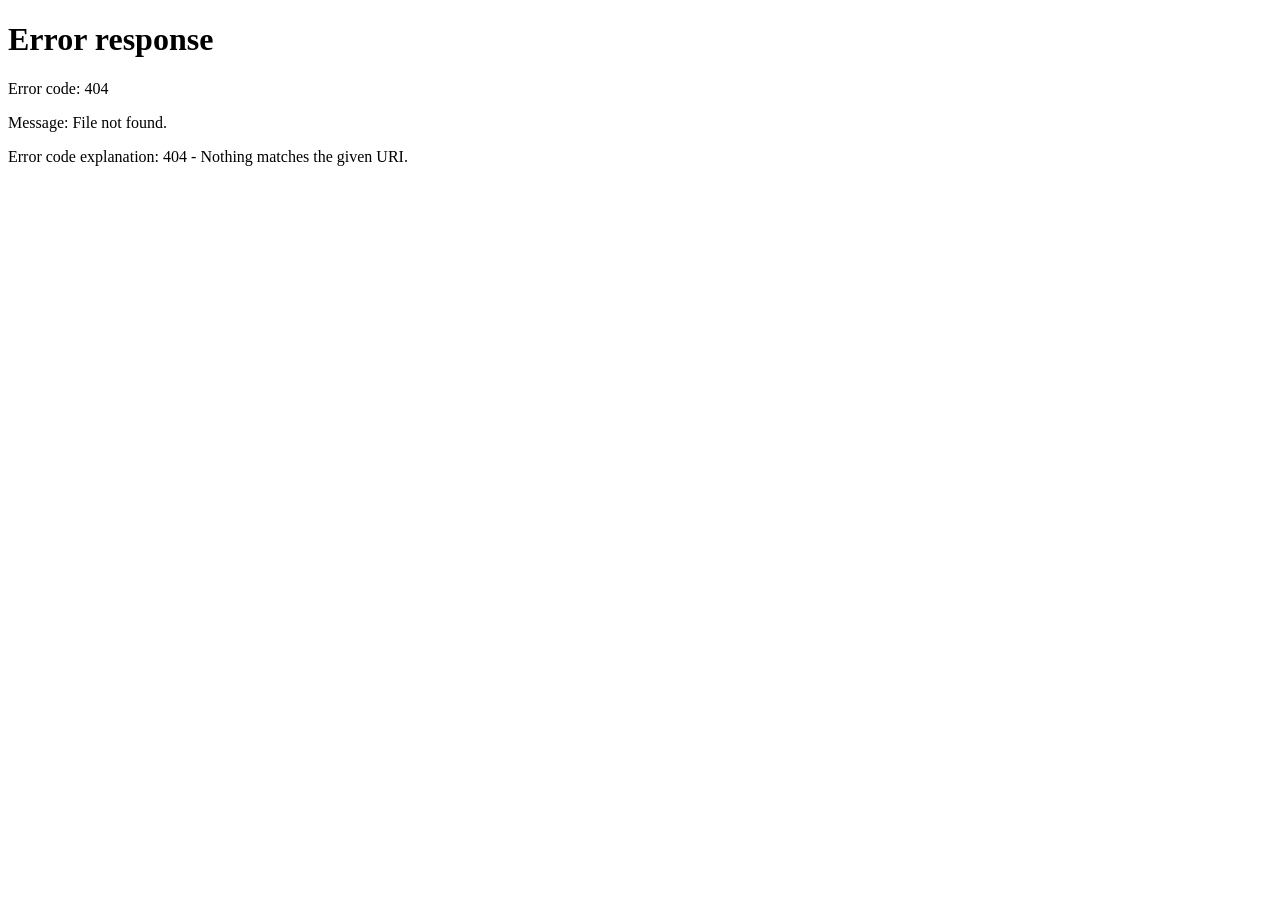
==== index.html @ 4c3ef150 "Add domain and root redirect" ====
<!DOCTYPE html>
<html lang="en">
<head>
<meta charset="UTF-8">
<meta name="viewport" content="width=device-width, initial-scale=1.0">
<title>Xo Games Studio</title>
<meta http-equiv="refresh" content="0; url=/twelve-hearts/">
<link rel="canonical" href="https://xogamesstudio.com/twelve-hearts/">
<style>body{background:#0E1318;color:#F0F2F0;font-family:system-ui,sans-serif;display:flex;min-height:100vh;align-items:center;justify-content:center;margin:0}a{color:#FFD884}</style>
</head>
<body><p>Xo Games Studio — <a href="/twelve-hearts/">Twelve Hearts</a></p></body>
</html>
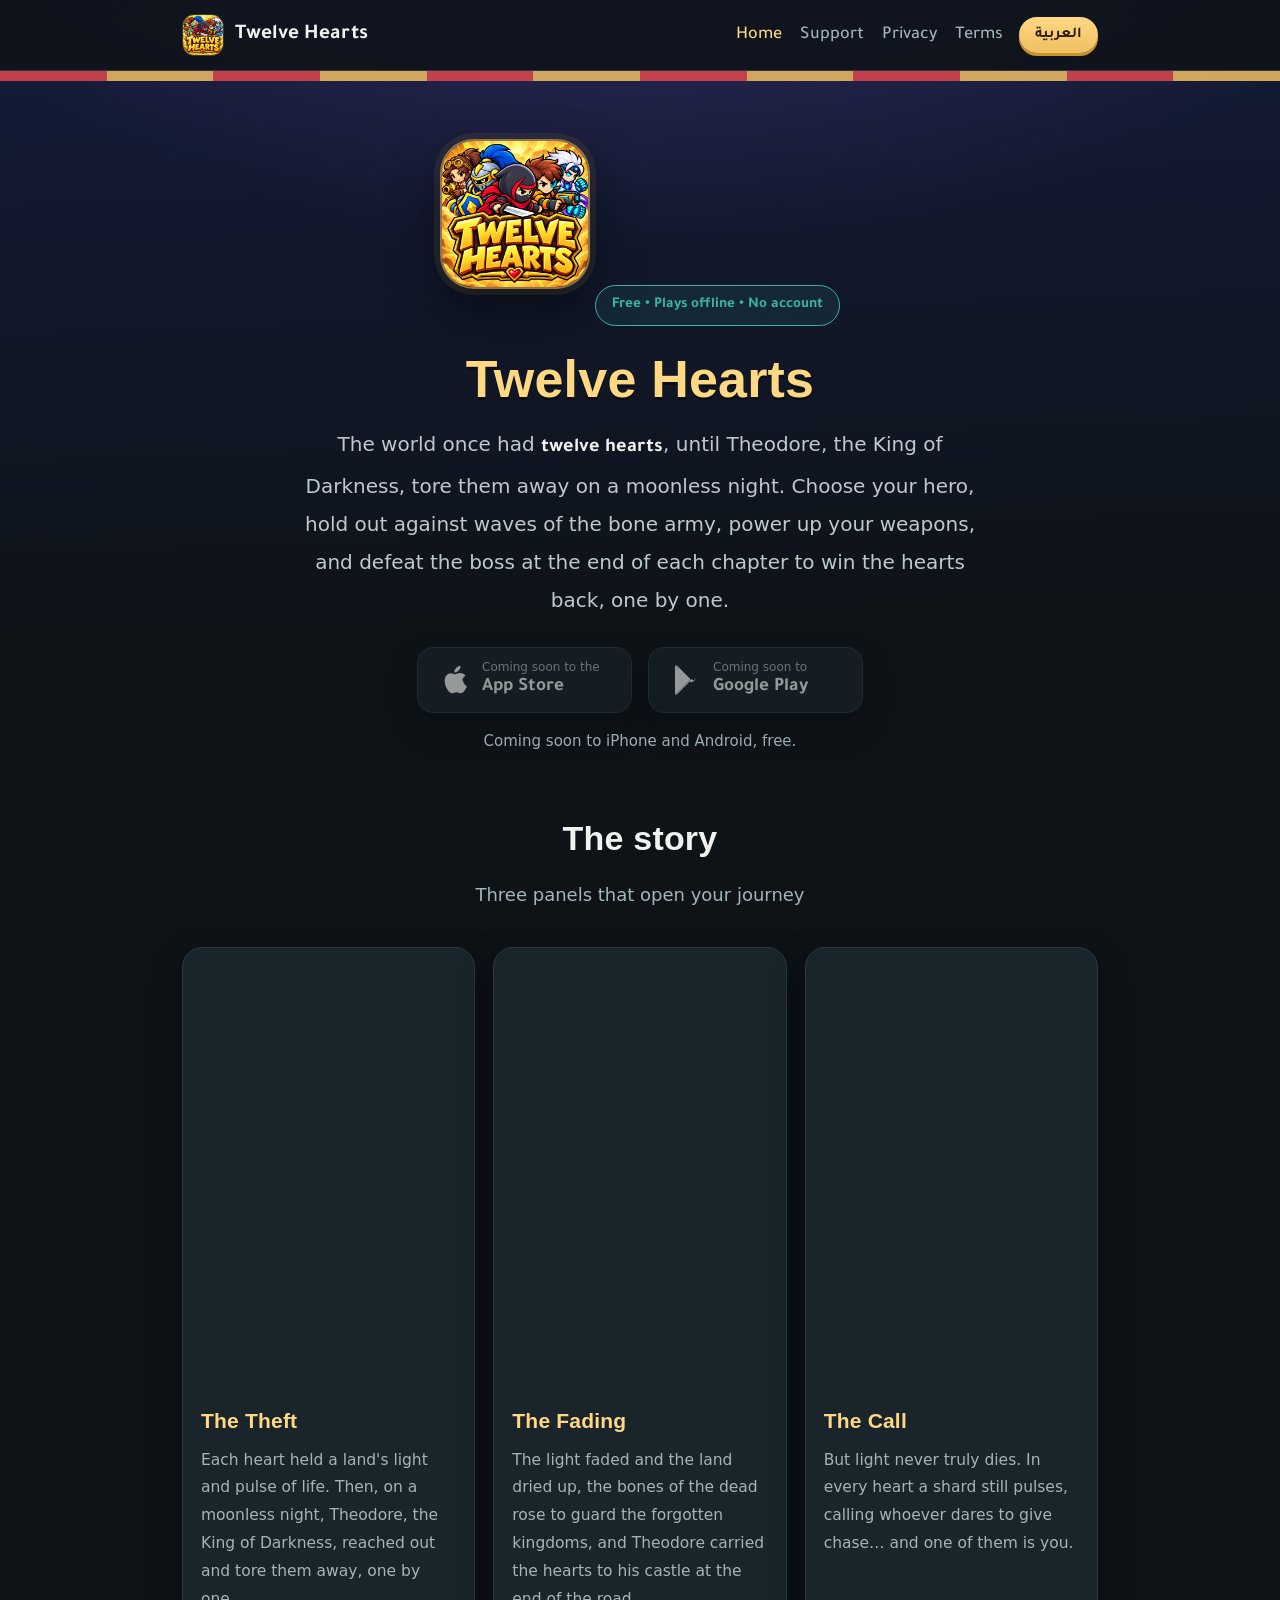
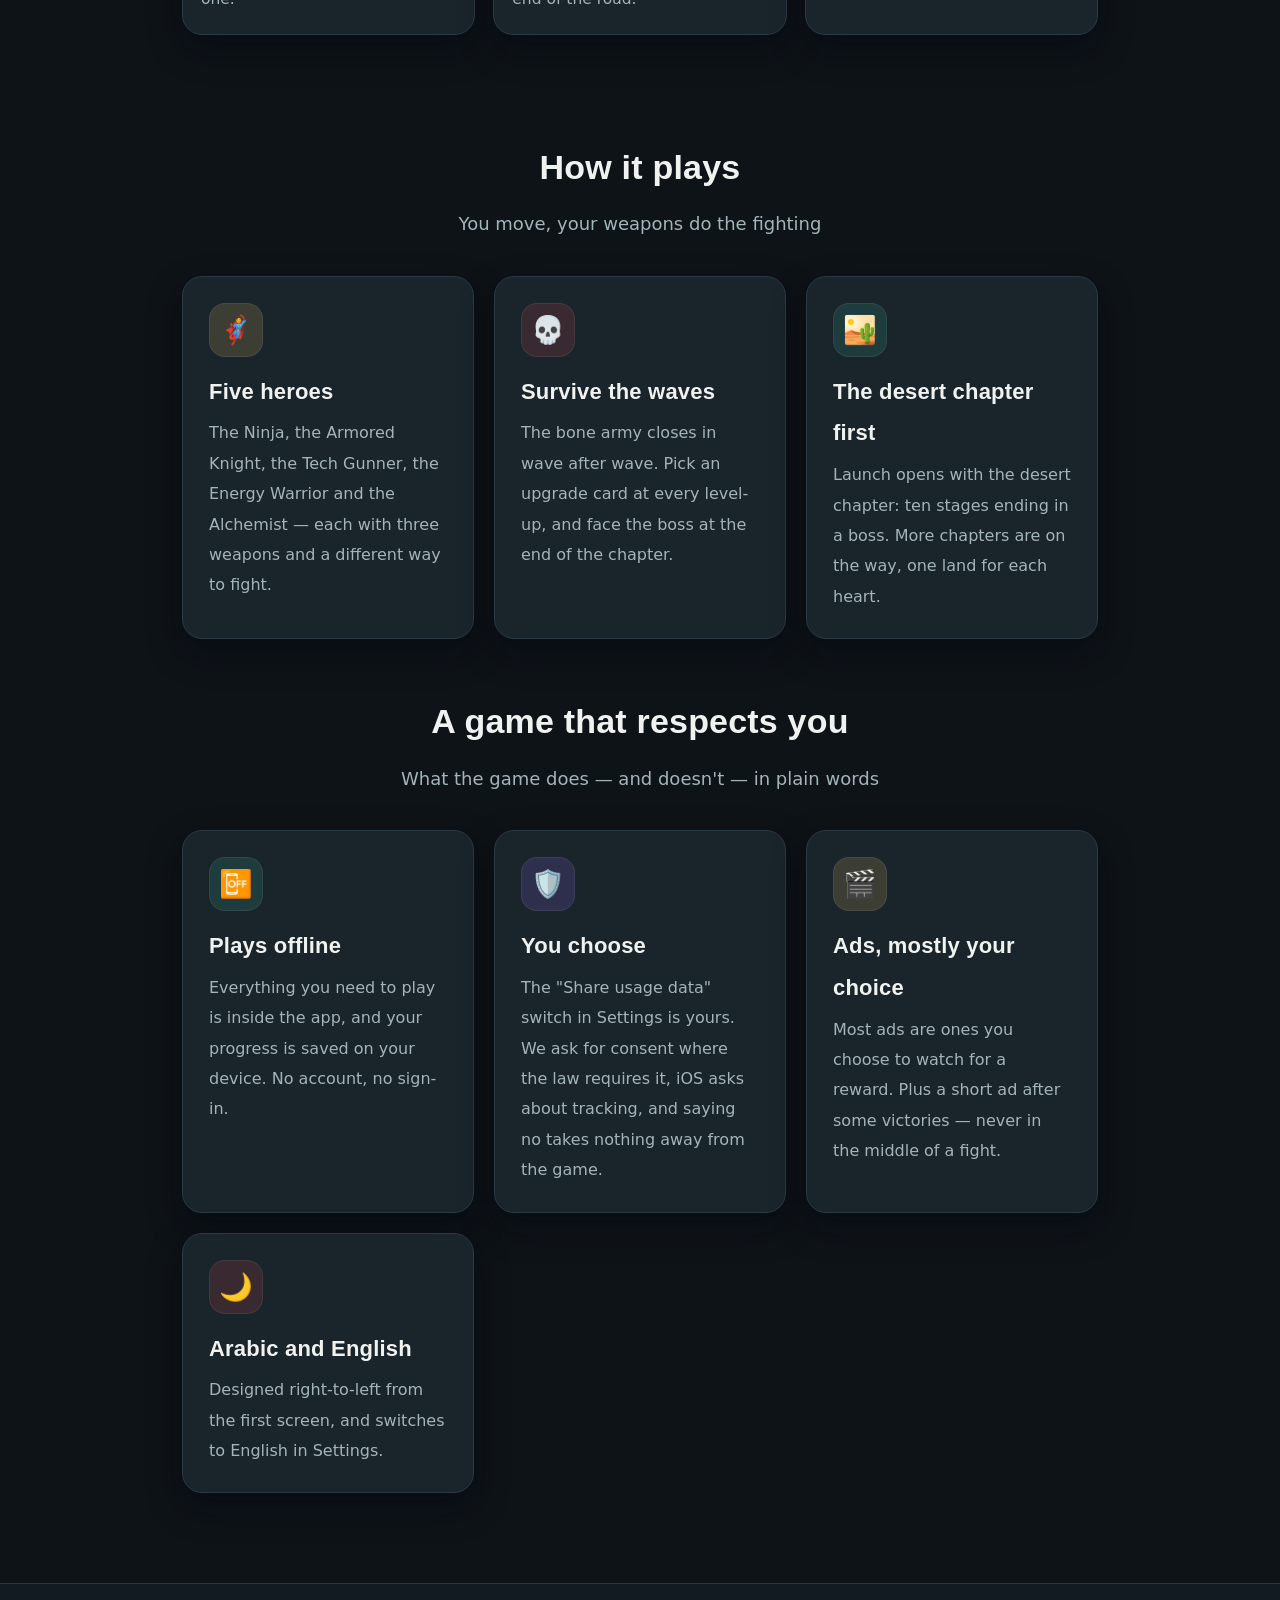
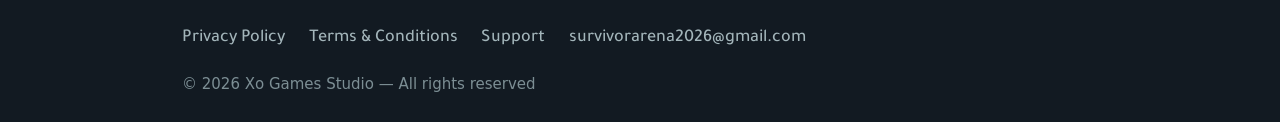
==== commit 8ef22caa: "Add files via upload" ====
--- a/index.html
+++ b/index.html
@@ -5,7 +5,7 @@
 <meta name="viewport" content="width=device-width, initial-scale=1.0">
 <title>Xo Games Studio</title>
 <meta http-equiv="refresh" content="0; url=/twelve-hearts/">
-<link rel="canonical" href="https://xogamesstudio.com/twelve-hearts/">
+<link rel="canonical" href="https://survivorarena2026-maker.github.io/twelve-hearts/">
 <style>body{background:#0E1318;color:#F0F2F0;font-family:system-ui,sans-serif;display:flex;min-height:100vh;align-items:center;justify-content:center;margin:0}a{color:#FFD884}</style>
 </head>
 <body><p>Xo Games Studio — <a href="/twelve-hearts/">Twelve Hearts</a></p></body>
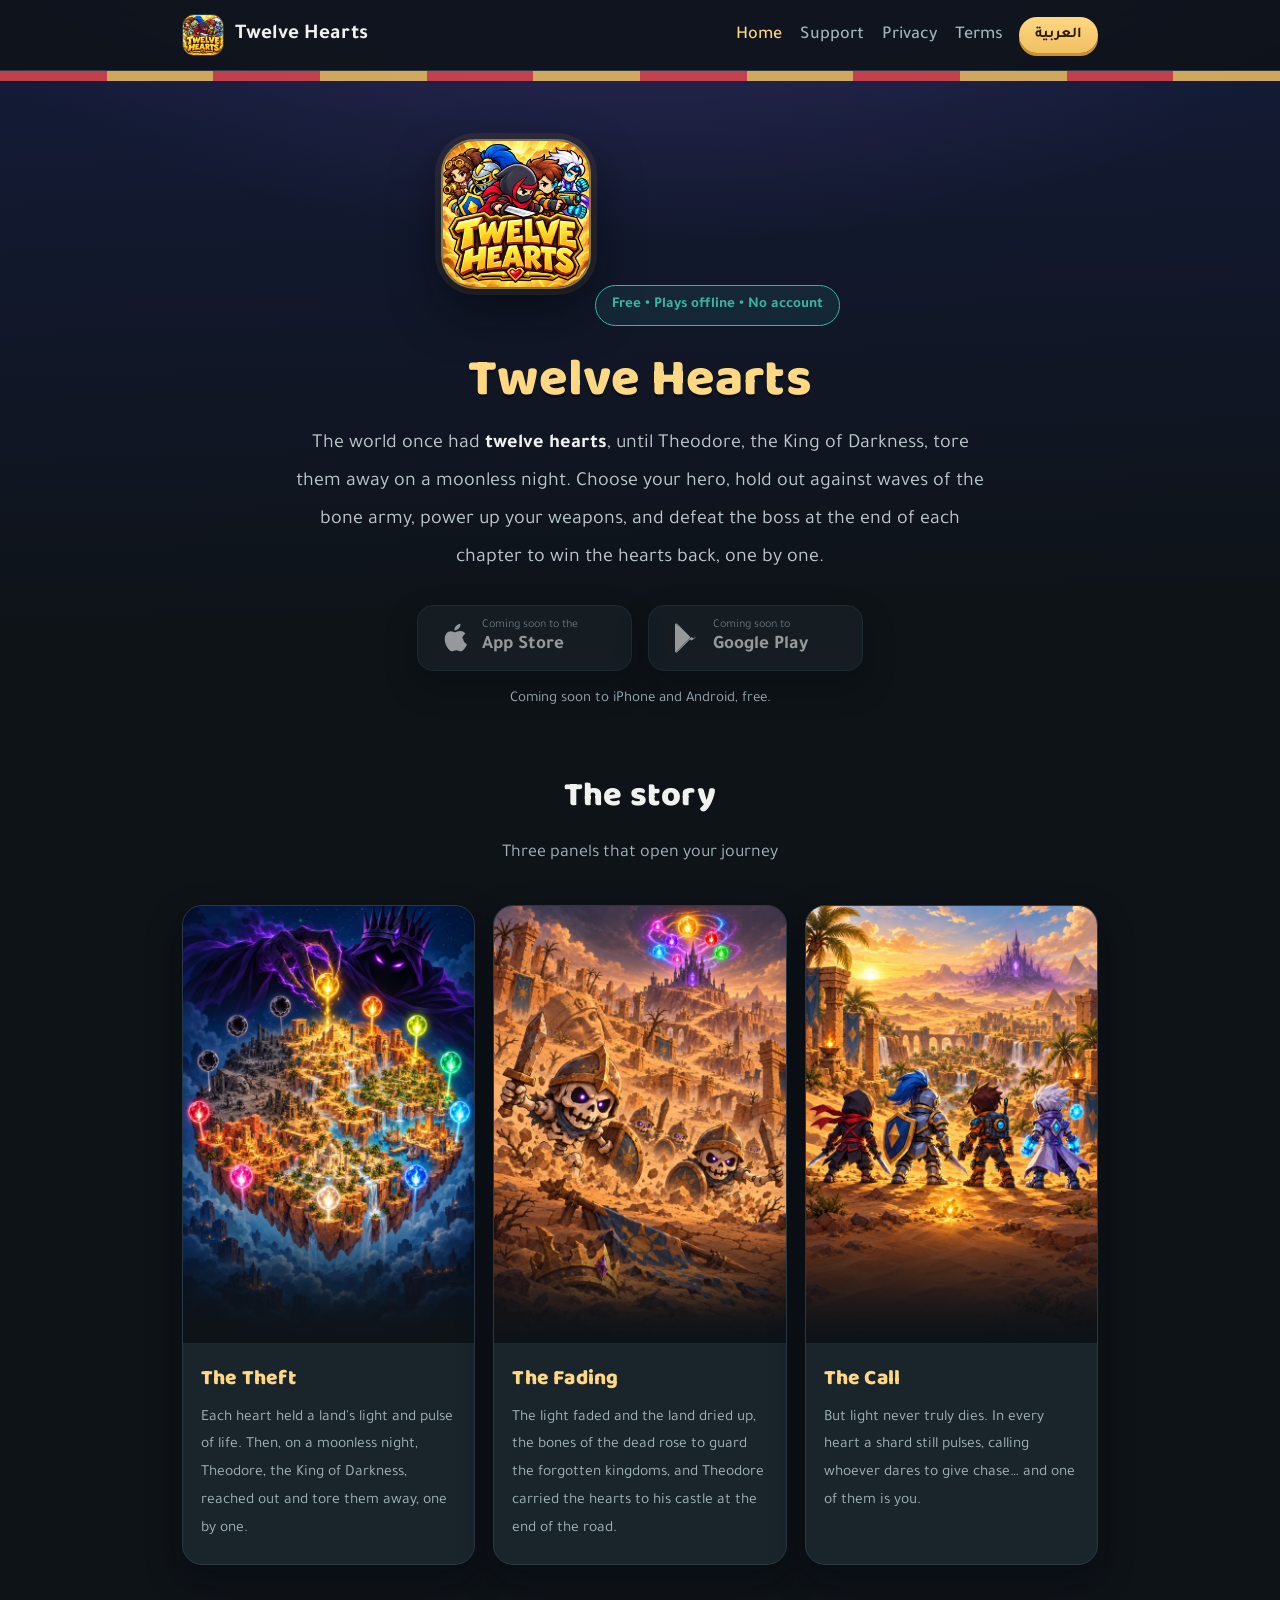
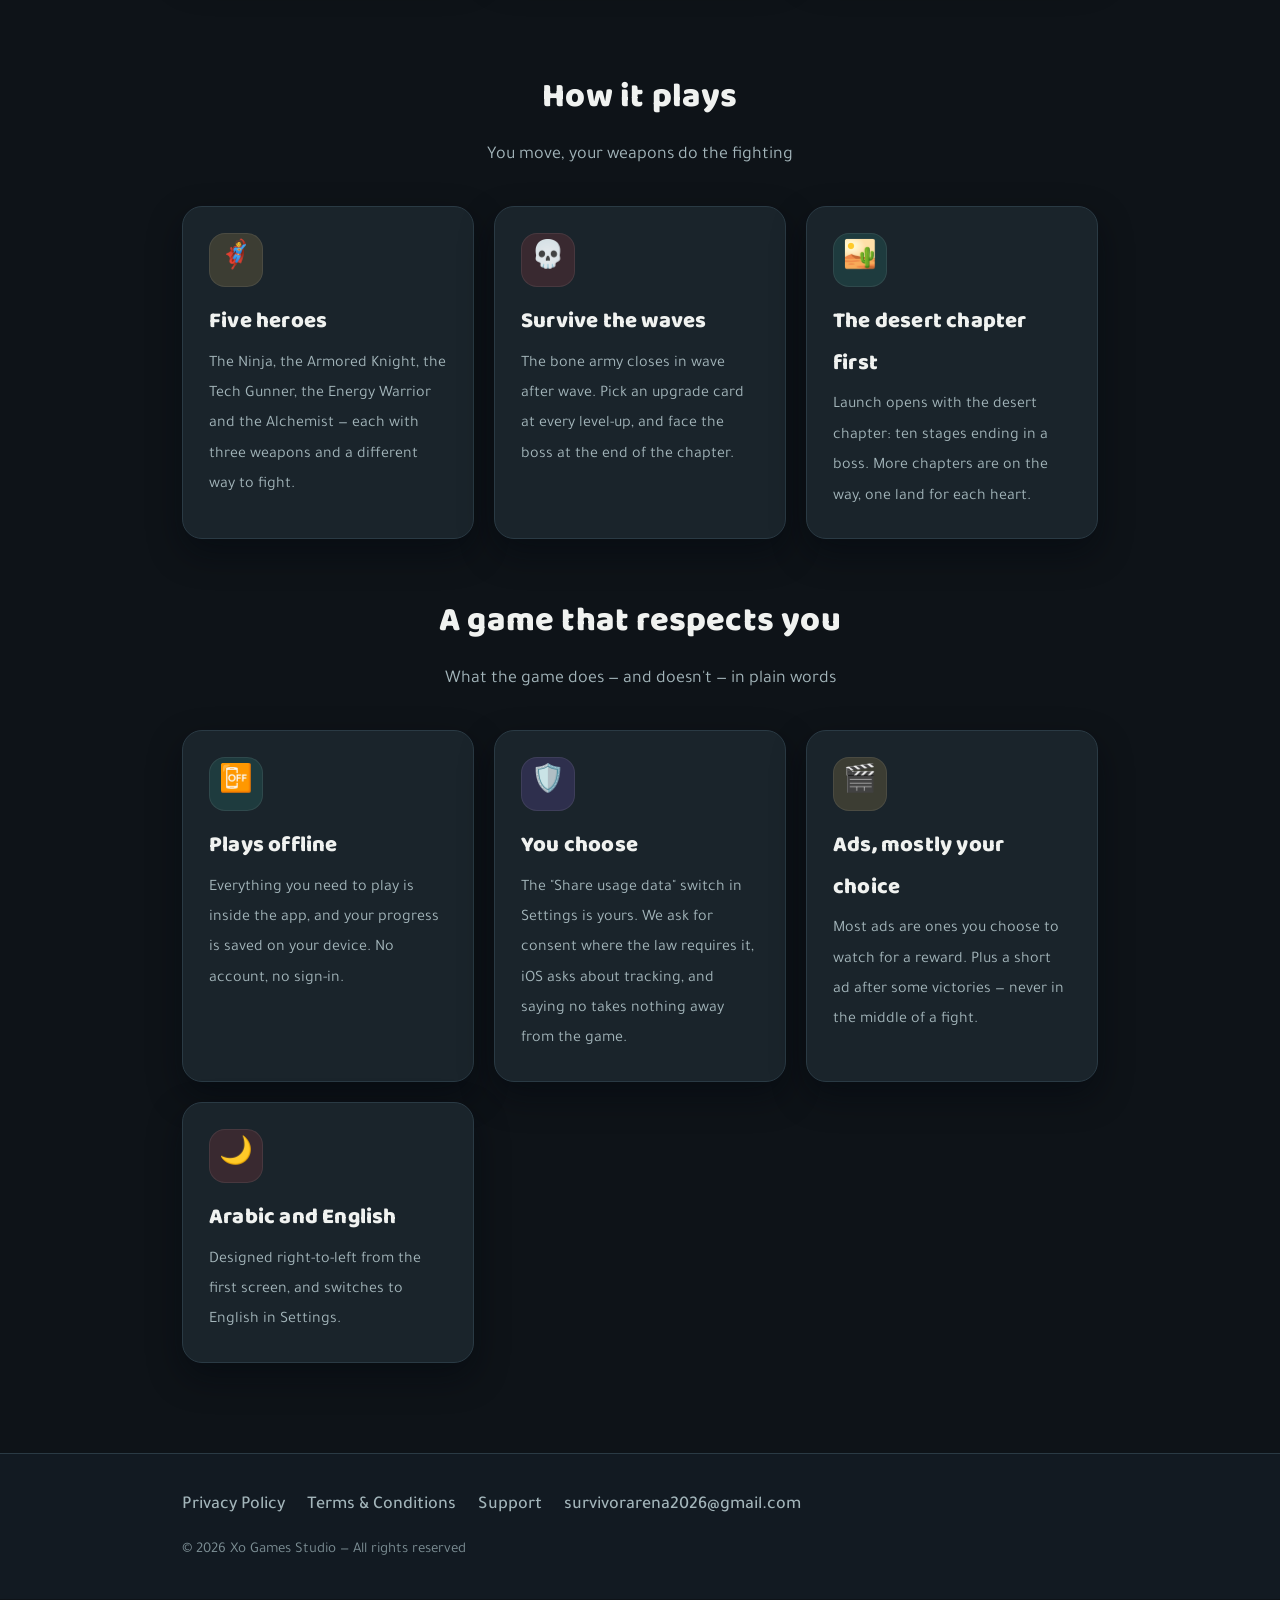
==== commit 570a0178: "Add files via upload" ====
--- a/index.html
+++ b/index.html
@@ -5,7 +5,7 @@
 <meta name="viewport" content="width=device-width, initial-scale=1.0">
 <title>Xo Games Studio</title>
 <meta http-equiv="refresh" content="0; url=/twelve-hearts/">
-<link rel="canonical" href="https://survivorarena2026-maker.github.io/twelve-hearts/">
+<link rel="canonical" href="https://xogamesstudio.com/twelve-hearts/">
 <style>body{background:#0E1318;color:#F0F2F0;font-family:system-ui,sans-serif;display:flex;min-height:100vh;align-items:center;justify-content:center;margin:0}a{color:#FFD884}</style>
 </head>
 <body><p>Xo Games Studio — <a href="/twelve-hearts/">Twelve Hearts</a></p></body>
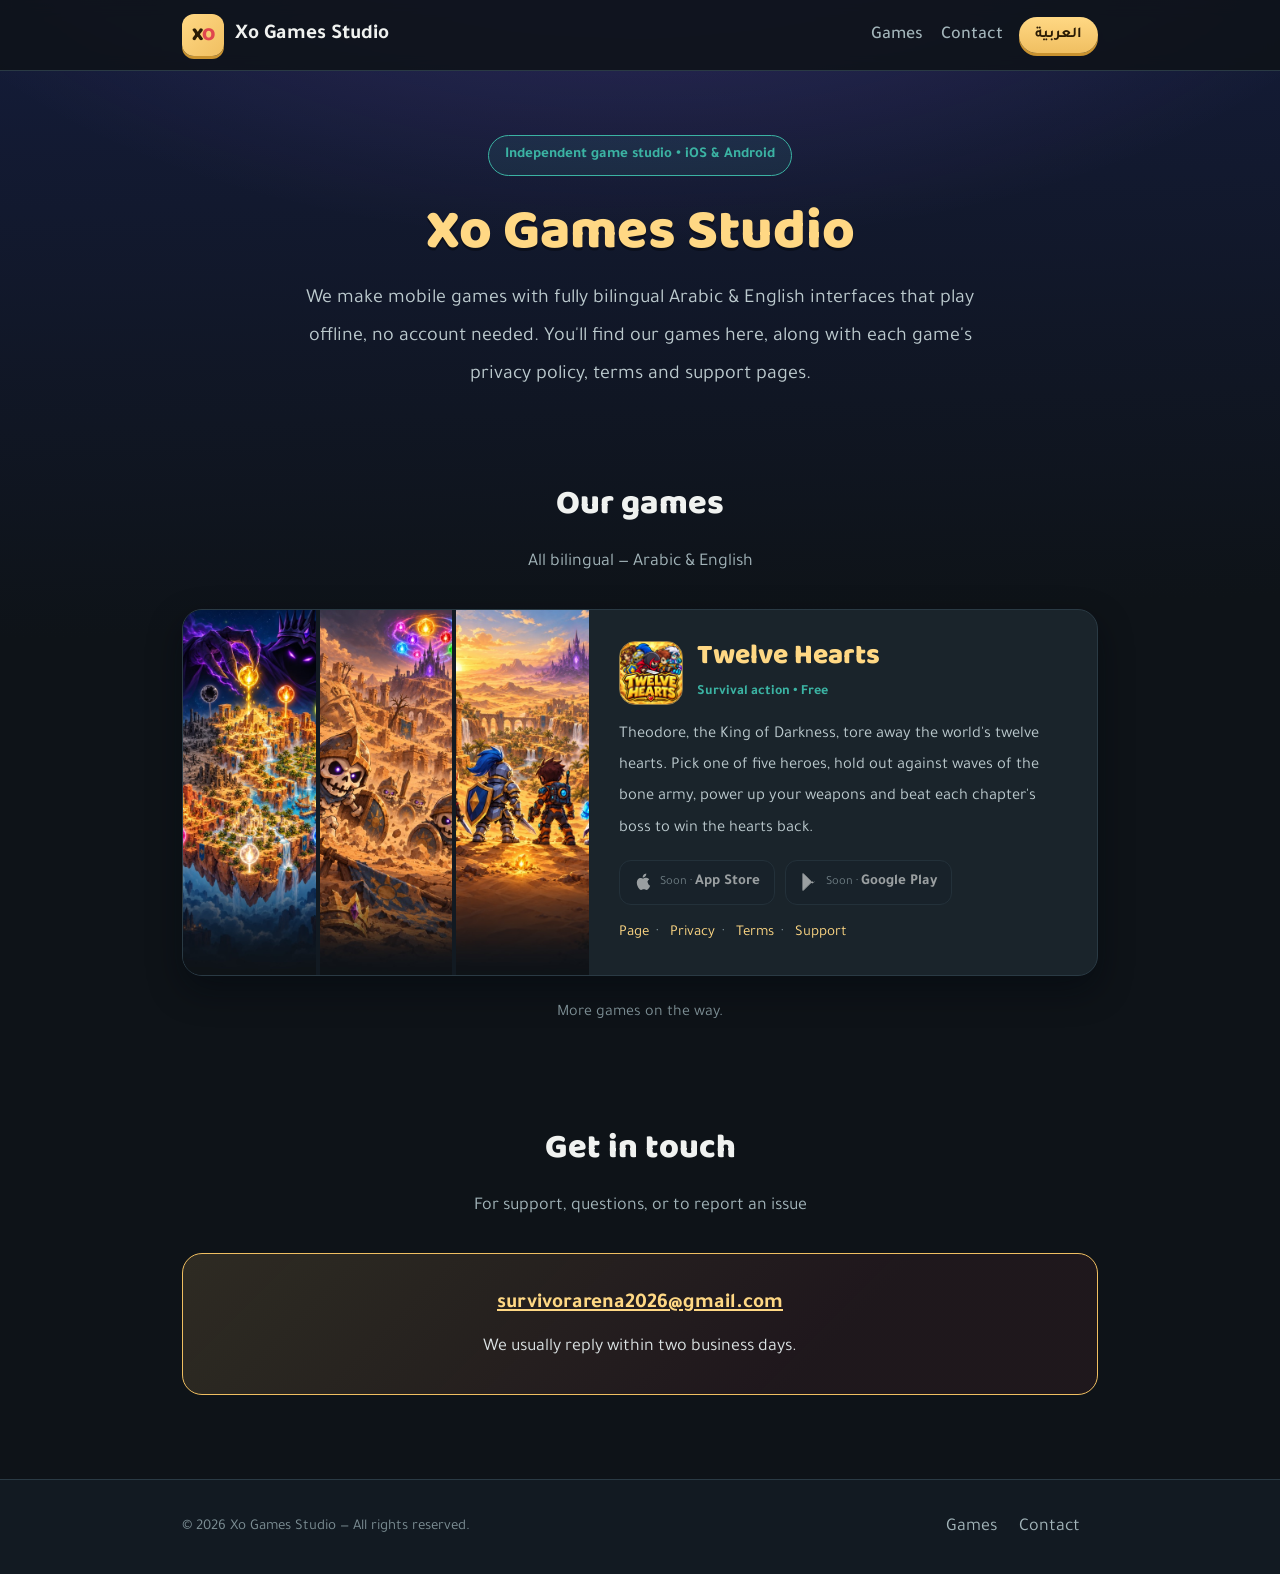
==== commit 31e39600: "Studio home page at the site root (Twelve Hearts card, AR/EN)" ====
--- a/index.html
+++ b/index.html
@@ -1,12 +1,95 @@
 <!DOCTYPE html>
-<html lang="en">
+<html lang="ar" dir="rtl" data-lang="ar">
 <head>
 <meta charset="UTF-8">
 <meta name="viewport" content="width=device-width, initial-scale=1.0">
-<title>Xo Games Studio</title>
-<meta http-equiv="refresh" content="0; url=/twelve-hearts/">
-<link rel="canonical" href="https://xogamesstudio.com/twelve-hearts/">
-<style>body{background:#0E1318;color:#F0F2F0;font-family:system-ui,sans-serif;display:flex;min-height:100vh;align-items:center;justify-content:center;margin:0}a{color:#FFD884}</style>
+<title>Xo Games Studio — Mobile Games</title>
+<meta name="description" content="Xo Games Studio makes bilingual Arabic &amp; English mobile games for iOS and Android. Home of Twelve Hearts.">
+<meta property="og:title" content="Xo Games Studio">
+<meta property="og:description" content="Bilingual Arabic &amp; English mobile games for iOS and Android.">
+<meta property="og:image" content="https://xogamesstudio.com/twelve-hearts/app-icon.png">
+<link rel="canonical" href="https://xogamesstudio.com/">
+<link rel="icon" type="image/png" href="twelve-hearts/app-icon.png">
+<link rel="preconnect" href="https://fonts.googleapis.com">
+<link rel="preconnect" href="https://fonts.gstatic.com" crossorigin>
+<link href="https://fonts.googleapis.com/css2?family=Baloo+2:wght@600;800&family=Lalezar&family=Tajawal:wght@400;500;700&display=swap" rel="stylesheet">
+<link rel="stylesheet" href="style.css?v=2">
+<script src="lang.js?v=2"></script>
 </head>
-<body><p>Xo Games Studio — <a href="/twelve-hearts/">Twelve Hearts</a></p></body>
+<body>
+
+<header class="site">
+  <div class="container">
+    <a class="brand" href="./"><span class="mark">X<i>O</i></span>Xo Games Studio</a>
+    <nav class="site">
+      <a href="#games"><span class="ar">الألعاب</span><span class="en">Games</span></a>
+      <a href="#contact"><span class="ar">تواصل</span><span class="en">Contact</span></a>
+      <button class="langbtn" onclick="toggleLang()"><span class="ar">English</span><span class="en">العربية</span></button>
+    </nav>
+  </div>
+</header>
+
+<main>
+  <section class="hero container">
+    <span class="badge-pill"><span class="ar">استوديو ألعاب مستقل • آيفون وأندرويد</span><span class="en">Independent game studio • iOS &amp; Android</span></span>
+    <h1>Xo Games Studio</h1>
+    <p class="tag"><span class="ar">نصنع ألعاب موبايل بواجهات كاملة بالعربية والإنجليزية، تُلعب بلا إنترنت وبلا حساب. تجد هنا ألعابنا وروابط سياسات الخصوصية والشروط والدعم الخاصة بكل لعبة.</span><span class="en">We make mobile games with fully bilingual Arabic &amp; English interfaces that play offline, no account needed. You'll find our games here, along with each game's privacy policy, terms and support pages.</span></p>
+  </section>
+
+  <section class="section" id="games"><div class="container">
+    <h2><span class="ar">ألعابنا</span><span class="en">Our games</span></h2>
+    <p class="sub"><span class="ar">كلها ثنائية اللغة — عربي وإنجليزي</span><span class="en">All bilingual — Arabic &amp; English</span></p>
+
+    <div class="games">
+      <!-- ── Twelve Hearts ── -->
+      <article class="game">
+        <a class="art" href="twelve-hearts/" aria-label="Twelve Hearts">
+          <img src="twelve-hearts/art/story-1.jpg" alt="" loading="lazy" width="600" height="900">
+          <img src="twelve-hearts/art/story-2.jpg" alt="" loading="lazy" width="600" height="900">
+          <img src="twelve-hearts/art/story-3.jpg" alt="" loading="lazy" width="600" height="900">
+        </a>
+        <div class="info">
+          <div class="head">
+            <img src="twelve-hearts/app-icon.png" alt="">
+            <div><h3>Twelve Hearts</h3><span class="kind"><span class="ar">أكشن ونجاة • مجانية</span><span class="en">Survival action • Free</span></span></div>
+          </div>
+          <p><span class="ar">انتزع ثيودور ملك الظلام قلوب العالم الاثني عشر. اختر واحداً من خمسة أبطال، واصمد أمام موجات جيش العظام، وطوّر أسلحتك، واهزم الزعيم في آخر كل فصل لتستعيد القلوب.</span><span class="en">Theodore, the King of Darkness, tore away the world's twelve hearts. Pick one of five heroes, hold out against waves of the bone army, power up your weapons and beat each chapter's boss to win the hearts back.</span></p>
+          <div class="stores">
+            <span class="store soon"><svg viewBox="0 0 384 512" aria-hidden="true"><path d="M318.7 268.7c-.2-37 16.6-64.9 50.5-85.4-19-27.2-47.6-42.2-85.3-45.1-35.8-2.8-74.9 20.9-89.2 20.9-15.1 0-49.7-19.9-76.9-19.9C71.2 139.8 16 184.1 16 273.5c0 26.4 4.8 53.7 14.5 81.8 12.9 36.9 59.4 127.5 107.9 126 25.4-.6 43.3-18 76.3-18 32.1 0 48.7 18 76.9 18 49-.7 91-83 103.2-120-65.5-30.9-62-90.6-62-90.6zM258.1 90.3c30-35.6 27.3-68 26.4-79.6-26.6 1.5-57.3 18.1-74.7 38.5-19.2 21.8-30.5 48.7-28.1 78.1 28.8 2.2 54.9-12.7 76.4-37z"/></svg><span><small><span class="ar">قريباً · </span><span class="en">Soon · </span></small>App Store</span></span>
+            <span class="store soon"><svg viewBox="0 0 512 512" aria-hidden="true"><path d="M325.3 234.3 104.6 13.6c-7-7-17-9-26-5l245.7 245.7 1-19.7zm79.1 36.9-58.6-33.8-30 30 30 30 58.6-33.8c14.8-8.5 14.8-29.9 0-37.4zM73.6 8.6c-3.4 3.6-5.6 8.9-5.6 15.8v463.2c0 6.9 2.2 12.2 5.6 15.8l253.9-253.9L73.6 8.6zM78.6 503.4c9 4 19 2 26-5l220.7-220.7-1-19.7L78.6 503.4z"/></svg><span><small><span class="ar">قريباً · </span><span class="en">Soon · </span></small>Google Play</span></span>
+          </div>
+          <div class="legal">
+            <a href="twelve-hearts/"><span class="ar">الصفحة</span><span class="en">Page</span></a><span class="sep">·</span>
+            <a href="twelve-hearts/privacy.html"><span class="ar">الخصوصية</span><span class="en">Privacy</span></a><span class="sep">·</span>
+            <a href="twelve-hearts/terms.html"><span class="ar">الشروط</span><span class="en">Terms</span></a><span class="sep">·</span>
+            <a href="twelve-hearts/support.html"><span class="ar">الدعم</span><span class="en">Support</span></a>
+          </div>
+        </div>
+      </article>
+    </div>
+    <p class="more"><span class="ar">ألعاب أخرى في الطريق.</span><span class="en">More games on the way.</span></p>
+  </div></section>
+
+  <section class="section" id="contact"><div class="container">
+    <h2><span class="ar">تواصل معنا</span><span class="en">Get in touch</span></h2>
+    <p class="sub"><span class="ar">للدعم أو الاستفسارات أو الإبلاغ عن مشكلة</span><span class="en">For support, questions, or to report an issue</span></p>
+    <div class="contact">
+      <a class="mail" href="mailto:survivorarena2026@gmail.com">survivorarena2026@gmail.com</a>
+      <p><span class="ar">نردّ عادةً خلال يومي عمل.</span><span class="en">We usually reply within two business days.</span></p>
+    </div>
+  </div></section>
+</main>
+
+<footer class="site">
+  <div class="container">
+    <p class="cp">© <span id="yr">2026</span> Xo Games Studio — <span class="ar">جميع الحقوق محفوظة.</span><span class="en">All rights reserved.</span></p>
+    <nav>
+      <a href="#games"><span class="ar">الألعاب</span><span class="en">Games</span></a>
+      <a href="#contact"><span class="ar">تواصل</span><span class="en">Contact</span></a>
+    </nav>
+  </div>
+</footer>
+
+<script>document.getElementById('yr').textContent = new Date().getFullYear();</script>
+</body>
 </html>
--- a/style.css
+++ b/style.css
@@ -0,0 +1,100 @@
+/* Xo Games Studio — studio landing page (bilingual AR/EN). Palette shared with /twelve-hearts/. */
+:root{
+  --bg-top:#141C3A; --bg-bottom:#0E1318; --surface:#121A22;
+  --card:#1A242B; --card-2:#17212A;
+  --ink:#F0F2F0; --body:#DCE3E4; --sub:#BCCACE; --muted:#A3B5BA; --dim:#7C8E94;
+  --gold:#F0BF61; --gold-lite:#FFD884; --gold-deep:#C9922F; --on-gold:#2A1B05;
+  --heart:#E0464E; --teal:#3BB3A3; --violet:#9B6BFF;
+  --line:#2A3A44; --shadow:0 14px 34px rgba(3,6,14,.45); --radius:20px;
+}
+*{box-sizing:border-box;margin:0;padding:0}
+html{scroll-behavior:smooth;background:var(--bg-bottom)}
+body{font-family:'Tajawal',system-ui,'Segoe UI',Tahoma,sans-serif;
+  background:radial-gradient(1100px 520px at 50% -120px,rgba(155,107,255,.22),transparent 70%),
+             linear-gradient(178deg,var(--bg-top) 0%,var(--bg-bottom) 640px) no-repeat,var(--bg-bottom);
+  color:var(--body);line-height:1.9;font-size:18px}
+h1,h2,h3{font-family:'Lalezar','Tajawal',sans-serif;font-weight:400;color:var(--ink)}
+html[data-lang="en"] h1,html[data-lang="en"] h2,html[data-lang="en"] h3{font-family:'Baloo 2','Tajawal',sans-serif;font-weight:800}
+a{color:var(--gold-lite);text-decoration:none}
+a:hover{text-decoration:underline}
+a:focus-visible,button:focus-visible{outline:2px solid var(--gold-lite);outline-offset:2px}
+.container{max-width:960px;margin:0 auto;padding:0 22px}
+
+/* Header */
+header.site{background:rgba(14,19,24,.88);position:sticky;top:0;z-index:10;border-bottom:1px solid var(--line);backdrop-filter:blur(8px)}
+header.site .container{display:flex;align-items:center;justify-content:space-between;height:70px;gap:10px}
+.brand{display:flex;align-items:center;gap:11px;font-size:21px;color:var(--ink);font-weight:700}
+.brand:hover{text-decoration:none}
+.mark{direction:ltr;display:inline-flex;align-items:center;justify-content:center;width:42px;height:42px;border-radius:12px;
+  background:linear-gradient(135deg,var(--gold-lite),var(--gold));color:var(--on-gold);font-family:'Baloo 2',sans-serif;
+  font-weight:800;font-size:19px;letter-spacing:-.5px;box-shadow:0 3px 0 var(--gold-deep)}
+.mark i{font-style:normal;color:var(--heart)}
+nav.site{display:flex;align-items:center;flex-wrap:wrap}
+nav.site a{color:var(--muted);margin-inline-start:18px;font-weight:500}
+nav.site a:hover{color:var(--gold-lite);text-decoration:none}
+.langbtn{background:linear-gradient(180deg,var(--gold-lite),var(--gold));color:var(--on-gold);border:0;border-radius:999px;
+  padding:7px 16px;font-family:inherit;font-weight:700;font-size:15px;cursor:pointer;margin-inline-start:16px;line-height:1.5;
+  box-shadow:0 3px 0 var(--gold-deep)}
+
+/* Hero */
+.hero{text-align:center;padding-top:64px;padding-bottom:34px}
+.badge-pill{display:inline-block;background:rgba(59,179,163,.10);border:1px solid var(--teal);color:var(--teal);
+  border-radius:999px;padding:5px 16px;font-weight:600;font-size:15px;margin-bottom:20px}
+.hero h1{font-size:56px;line-height:1.3;margin-bottom:12px;color:var(--gold-lite);text-shadow:0 3px 0 rgba(0,0,0,.35)}
+.hero .tag{font-size:20px;color:var(--sub);max-width:700px;margin:0 auto}
+
+/* Sections */
+.section{padding:44px 0}
+.section h2{font-size:34px;text-align:center;margin-bottom:8px}
+.section .sub{text-align:center;color:var(--muted);margin-bottom:30px}
+
+/* Game card */
+.games{display:grid;gap:22px}
+.game{display:grid;grid-template-columns:minmax(0,1fr) minmax(0,1.25fr);background:var(--card);border:1px solid var(--line);
+  border-radius:var(--radius);overflow:hidden;box-shadow:var(--shadow)}
+.game .art{display:grid;grid-template-columns:repeat(3,1fr);gap:4px;background:var(--surface)}
+.game .art img{display:block;width:100%;height:100%;aspect-ratio:2/3;object-fit:cover}
+.game .info{padding:28px 30px}
+.game .head{display:flex;align-items:center;gap:14px;margin-bottom:10px}
+.game .head img{width:64px;height:64px;border-radius:16px;border:1px solid rgba(240,191,97,.55)}
+.game h3{font-size:28px;line-height:1.3;color:var(--gold-lite)}
+.game .kind{font-size:14px;color:var(--teal);font-weight:600}
+.game p{color:var(--sub);font-size:16.5px;margin-bottom:16px}
+.stores{display:flex;gap:10px;flex-wrap:wrap;margin-bottom:14px}
+.store{display:inline-flex;align-items:center;gap:8px;background:var(--card-2);border:1px solid var(--line);border-radius:12px;
+  padding:7px 14px;color:var(--ink);font-size:15px;font-weight:600}
+.store svg{width:18px;height:18px;fill:var(--ink)}
+.store.soon{opacity:.6}
+.store small{color:var(--muted);font-weight:400}
+.legal{font-size:15px}
+.legal .sep{color:var(--dim);margin:0 7px}
+.more{text-align:center;color:var(--dim);font-size:16px;margin-top:22px}
+
+/* Contact */
+.contact{background:linear-gradient(135deg,rgba(240,191,97,.14),rgba(224,70,78,.08) 70%);border:1px solid var(--gold);
+  border-radius:var(--radius);padding:30px;text-align:center}
+.contact .mail{font-size:21px;font-weight:700;text-decoration:underline;word-break:break-all}
+.contact p{color:var(--body);margin-top:6px}
+
+/* Footer */
+footer.site{background:var(--surface);border-top:1px solid var(--line);padding:30px 0;margin-top:40px}
+footer.site .container{display:flex;flex-wrap:wrap;gap:12px;justify-content:space-between;align-items:center}
+footer.site nav a{color:var(--muted);margin-inline-end:18px}
+footer.site .cp{color:var(--dim);font-size:15px}
+
+@media(max-width:760px){
+  .game{grid-template-columns:1fr}
+  .game .art{height:230px}
+  .game .art img{aspect-ratio:auto;object-position:center 30%}
+  .game .info{padding:22px 20px}
+}
+@media(max-width:600px){
+  .hero h1{font-size:40px}.hero .tag{font-size:18px}
+  header.site .container{height:auto;padding-top:10px;padding-bottom:10px;flex-wrap:wrap}
+  nav.site a{margin-inline-start:12px;font-size:15px}
+}
+@media(prefers-reduced-motion:reduce){html{scroll-behavior:auto}}
+
+/* Language toggle */
+html[data-lang="ar"] .en{display:none!important}
+html[data-lang="en"] .ar{display:none!important}
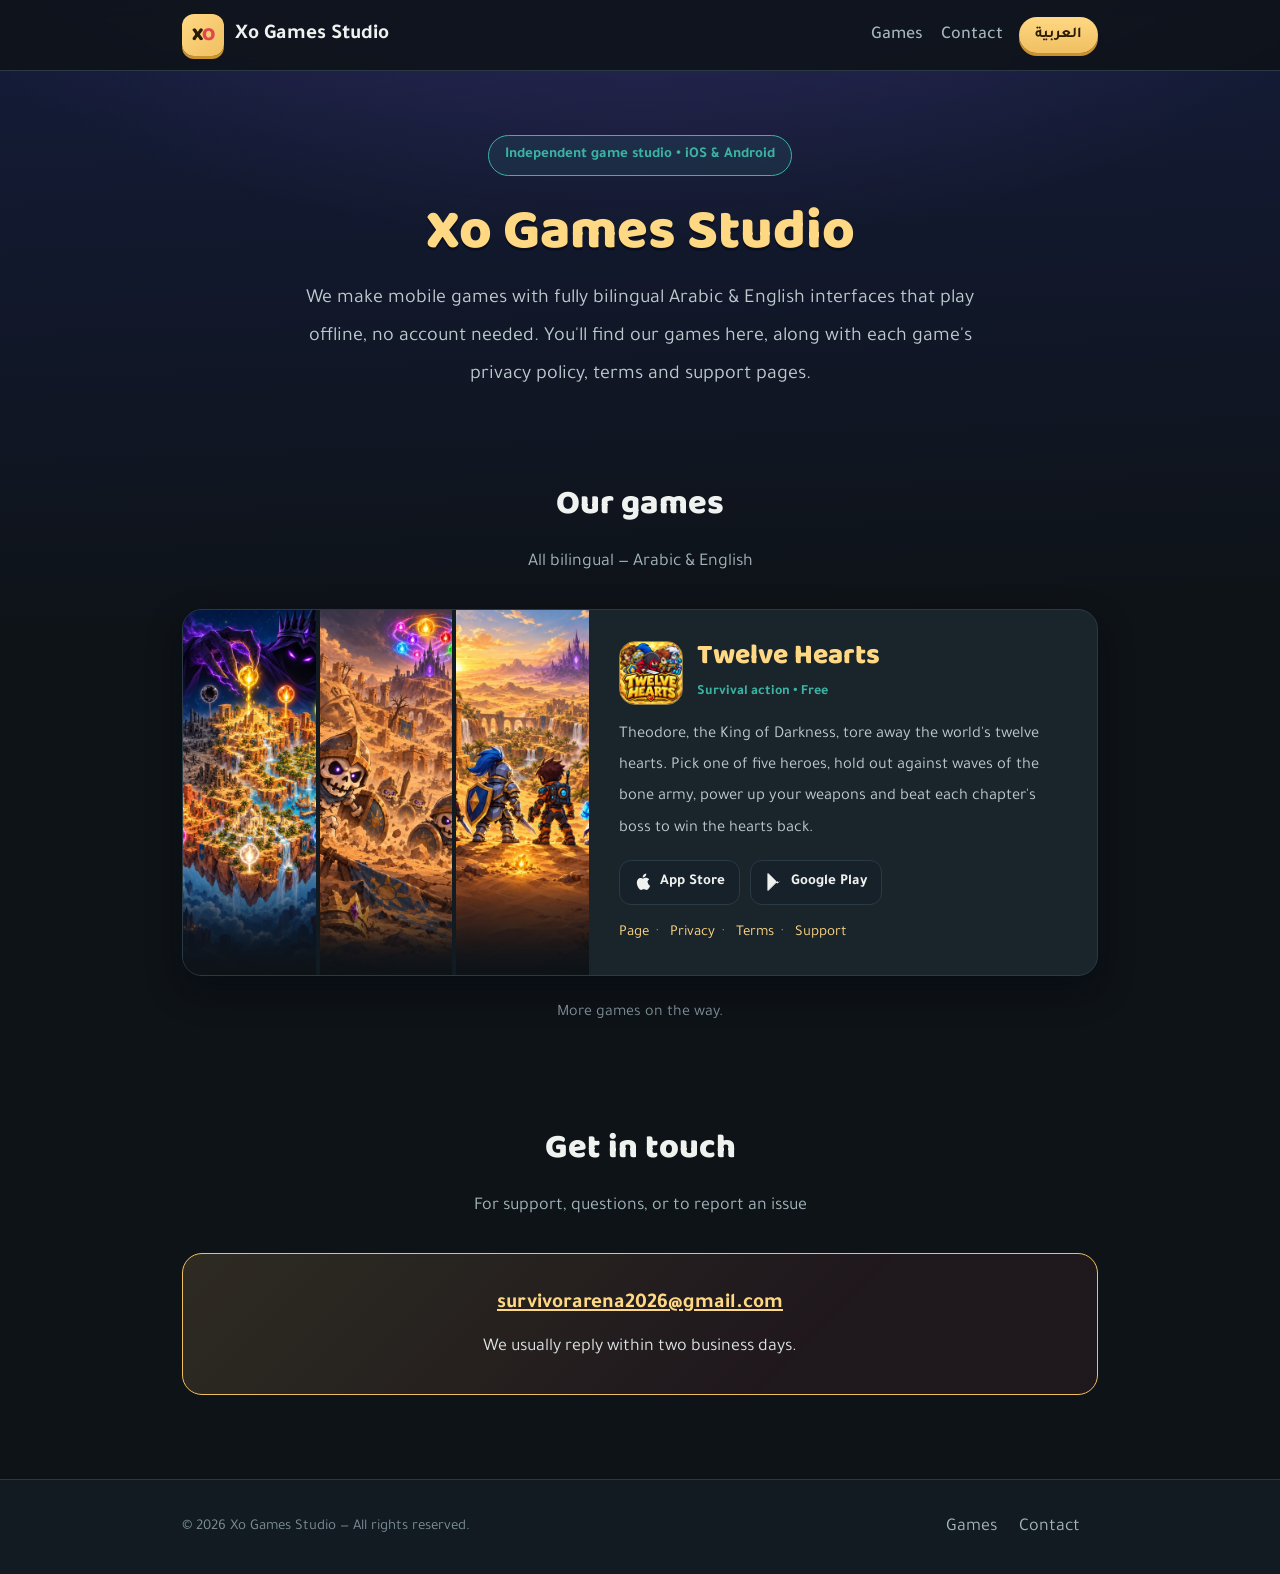
==== commit b577a3b0: "Studio page: Twelve Hearts store links live" ====
--- a/index.html
+++ b/index.html
@@ -55,8 +55,8 @@
           </div>
           <p><span class="ar">انتزع ثيودور ملك الظلام قلوب العالم الاثني عشر. اختر واحداً من خمسة أبطال، واصمد أمام موجات جيش العظام، وطوّر أسلحتك، واهزم الزعيم في آخر كل فصل لتستعيد القلوب.</span><span class="en">Theodore, the King of Darkness, tore away the world's twelve hearts. Pick one of five heroes, hold out against waves of the bone army, power up your weapons and beat each chapter's boss to win the hearts back.</span></p>
           <div class="stores">
-            <span class="store soon"><svg viewBox="0 0 384 512" aria-hidden="true"><path d="M318.7 268.7c-.2-37 16.6-64.9 50.5-85.4-19-27.2-47.6-42.2-85.3-45.1-35.8-2.8-74.9 20.9-89.2 20.9-15.1 0-49.7-19.9-76.9-19.9C71.2 139.8 16 184.1 16 273.5c0 26.4 4.8 53.7 14.5 81.8 12.9 36.9 59.4 127.5 107.9 126 25.4-.6 43.3-18 76.3-18 32.1 0 48.7 18 76.9 18 49-.7 91-83 103.2-120-65.5-30.9-62-90.6-62-90.6zM258.1 90.3c30-35.6 27.3-68 26.4-79.6-26.6 1.5-57.3 18.1-74.7 38.5-19.2 21.8-30.5 48.7-28.1 78.1 28.8 2.2 54.9-12.7 76.4-37z"/></svg><span><small><span class="ar">قريباً · </span><span class="en">Soon · </span></small>App Store</span></span>
-            <span class="store soon"><svg viewBox="0 0 512 512" aria-hidden="true"><path d="M325.3 234.3 104.6 13.6c-7-7-17-9-26-5l245.7 245.7 1-19.7zm79.1 36.9-58.6-33.8-30 30 30 30 58.6-33.8c14.8-8.5 14.8-29.9 0-37.4zM73.6 8.6c-3.4 3.6-5.6 8.9-5.6 15.8v463.2c0 6.9 2.2 12.2 5.6 15.8l253.9-253.9L73.6 8.6zM78.6 503.4c9 4 19 2 26-5l220.7-220.7-1-19.7L78.6 503.4z"/></svg><span><small><span class="ar">قريباً · </span><span class="en">Soon · </span></small>Google Play</span></span>
+            <a class="store" href="https://apps.apple.com/app/id6836787292" target="_blank" rel="noopener"><svg viewBox="0 0 384 512" aria-hidden="true"><path d="M318.7 268.7c-.2-37 16.6-64.9 50.5-85.4-19-27.2-47.6-42.2-85.3-45.1-35.8-2.8-74.9 20.9-89.2 20.9-15.1 0-49.7-19.9-76.9-19.9C71.2 139.8 16 184.1 16 273.5c0 26.4 4.8 53.7 14.5 81.8 12.9 36.9 59.4 127.5 107.9 126 25.4-.6 43.3-18 76.3-18 32.1 0 48.7 18 76.9 18 49-.7 91-83 103.2-120-65.5-30.9-62-90.6-62-90.6zM258.1 90.3c30-35.6 27.3-68 26.4-79.6-26.6 1.5-57.3 18.1-74.7 38.5-19.2 21.8-30.5 48.7-28.1 78.1 28.8 2.2 54.9-12.7 76.4-37z"/></svg><span>App Store</span></a>
+            <a class="store" href="https://play.google.com/store/apps/details?id=com.Xogamesstudio.Twelvehearts" target="_blank" rel="noopener"><svg viewBox="0 0 512 512" aria-hidden="true"><path d="M325.3 234.3 104.6 13.6c-7-7-17-9-26-5l245.7 245.7 1-19.7zm79.1 36.9-58.6-33.8-30 30 30 30 58.6-33.8c14.8-8.5 14.8-29.9 0-37.4zM73.6 8.6c-3.4 3.6-5.6 8.9-5.6 15.8v463.2c0 6.9 2.2 12.2 5.6 15.8l253.9-253.9L73.6 8.6zM78.6 503.4c9 4 19 2 26-5l220.7-220.7-1-19.7L78.6 503.4z"/></svg><span>Google Play</span></a>
           </div>
           <div class="legal">
             <a href="twelve-hearts/"><span class="ar">الصفحة</span><span class="en">Page</span></a><span class="sep">·</span>
--- a/style.css
+++ b/style.css
@@ -65,6 +65,8 @@
   padding:7px 14px;color:var(--ink);font-size:15px;font-weight:600}
 .store svg{width:18px;height:18px;fill:var(--ink)}
 .store.soon{opacity:.6}
+a.store{transition:border-color .2s}
+a.store:hover{text-decoration:none;color:var(--ink);border-color:var(--gold)}
 .store small{color:var(--muted);font-weight:400}
 .legal{font-size:15px}
 .legal .sep{color:var(--dim);margin:0 7px}
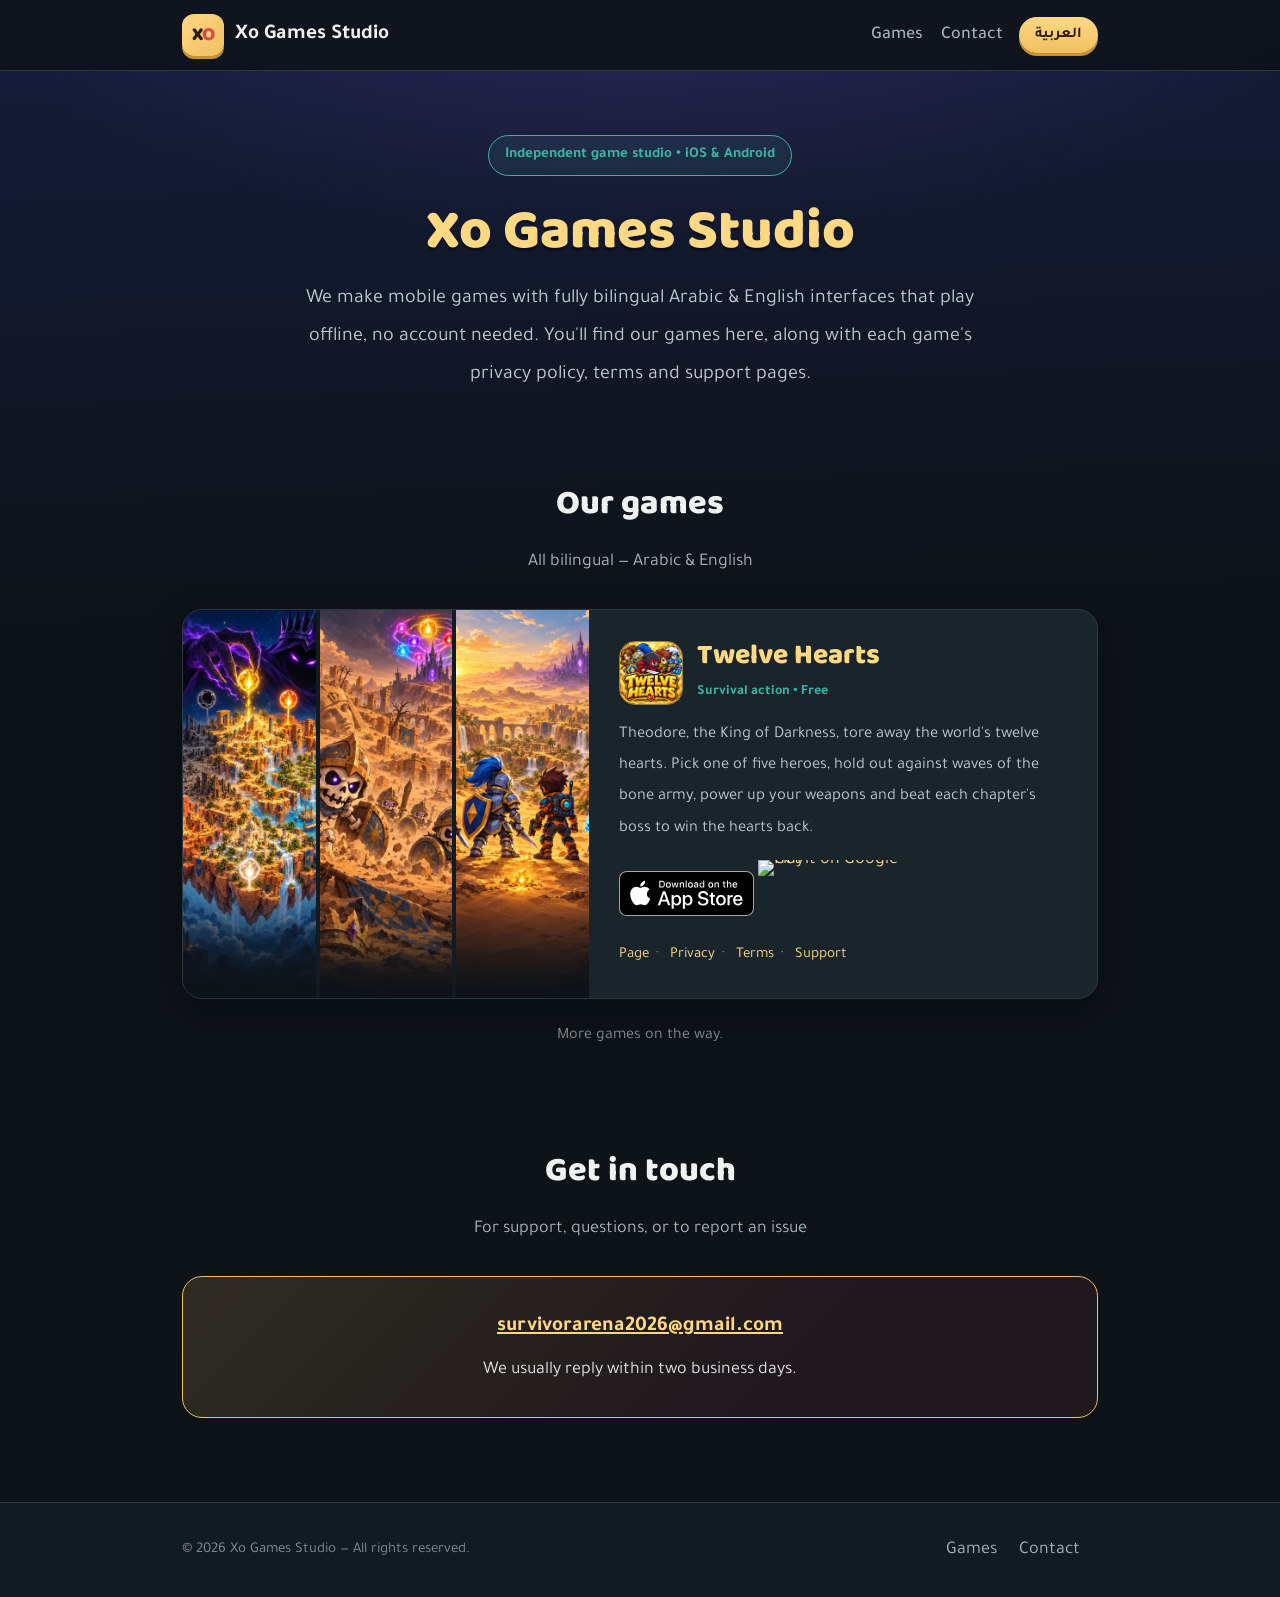
==== commit b515a7a1: "Studio page: official store badges" ====
--- a/index.html
+++ b/index.html
@@ -13,7 +13,7 @@
 <link rel="preconnect" href="https://fonts.googleapis.com">
 <link rel="preconnect" href="https://fonts.gstatic.com" crossorigin>
 <link href="https://fonts.googleapis.com/css2?family=Baloo+2:wght@600;800&family=Lalezar&family=Tajawal:wght@400;500;700&display=swap" rel="stylesheet">
-<link rel="stylesheet" href="style.css?v=2">
+<link rel="stylesheet" href="style.css?v=3">
 <script src="lang.js?v=2"></script>
 </head>
 <body>
@@ -55,8 +55,14 @@
           </div>
           <p><span class="ar">انتزع ثيودور ملك الظلام قلوب العالم الاثني عشر. اختر واحداً من خمسة أبطال، واصمد أمام موجات جيش العظام، وطوّر أسلحتك، واهزم الزعيم في آخر كل فصل لتستعيد القلوب.</span><span class="en">Theodore, the King of Darkness, tore away the world's twelve hearts. Pick one of five heroes, hold out against waves of the bone army, power up your weapons and beat each chapter's boss to win the hearts back.</span></p>
           <div class="stores">
-            <a class="store" href="https://apps.apple.com/app/id6836787292" target="_blank" rel="noopener"><svg viewBox="0 0 384 512" aria-hidden="true"><path d="M318.7 268.7c-.2-37 16.6-64.9 50.5-85.4-19-27.2-47.6-42.2-85.3-45.1-35.8-2.8-74.9 20.9-89.2 20.9-15.1 0-49.7-19.9-76.9-19.9C71.2 139.8 16 184.1 16 273.5c0 26.4 4.8 53.7 14.5 81.8 12.9 36.9 59.4 127.5 107.9 126 25.4-.6 43.3-18 76.3-18 32.1 0 48.7 18 76.9 18 49-.7 91-83 103.2-120-65.5-30.9-62-90.6-62-90.6zM258.1 90.3c30-35.6 27.3-68 26.4-79.6-26.6 1.5-57.3 18.1-74.7 38.5-19.2 21.8-30.5 48.7-28.1 78.1 28.8 2.2 54.9-12.7 76.4-37z"/></svg><span>App Store</span></a>
-            <a class="store" href="https://play.google.com/store/apps/details?id=com.Xogamesstudio.Twelvehearts" target="_blank" rel="noopener"><svg viewBox="0 0 512 512" aria-hidden="true"><path d="M325.3 234.3 104.6 13.6c-7-7-17-9-26-5l245.7 245.7 1-19.7zm79.1 36.9-58.6-33.8-30 30 30 30 58.6-33.8c14.8-8.5 14.8-29.9 0-37.4zM73.6 8.6c-3.4 3.6-5.6 8.9-5.6 15.8v463.2c0 6.9 2.2 12.2 5.6 15.8l253.9-253.9L73.6 8.6zM78.6 503.4c9 4 19 2 26-5l220.7-220.7-1-19.7L78.6 503.4z"/></svg><span>Google Play</span></a>
+            <a class="badge-link" href="https://apps.apple.com/app/id6836787292" target="_blank" rel="noopener">
+              <img class="store-badge ar" src="store-badges/app-store-ar.svg" width="135" height="45" alt="حمّل التطبيق من App Store">
+              <img class="store-badge en" src="store-badges/app-store-en.svg" width="135" height="45" alt="Download on the App Store">
+            </a>
+            <a class="badge-link" href="https://play.google.com/store/apps/details?id=com.Xogamesstudio.Twelvehearts" target="_blank" rel="noopener">
+              <img class="store-badge ar" src="store-badges/google-play-ar.png" width="173" height="67" alt="حمّل التطبيق من Google Play">
+              <img class="store-badge en" src="store-badges/google-play-en.png" width="173" height="67" alt="Get it on Google Play">
+            </a>
           </div>
           <div class="legal">
             <a href="twelve-hearts/"><span class="ar">الصفحة</span><span class="en">Page</span></a><span class="sep">·</span>
--- a/style.css
+++ b/style.css
@@ -100,3 +100,9 @@
 /* Language toggle */
 html[data-lang="ar"] .en{display:none!important}
 html[data-lang="en"] .ar{display:none!important}
+
+/* ── Official store badges (same set as the other games' pages) ── */
+.stores{align-items:center;column-gap:4px}
+.badge-link{display:inline-block;line-height:0;transition:transform .2s}
+.badge-link:hover{transform:translateY(-2px)}
+.store-badge{display:block;width:auto}
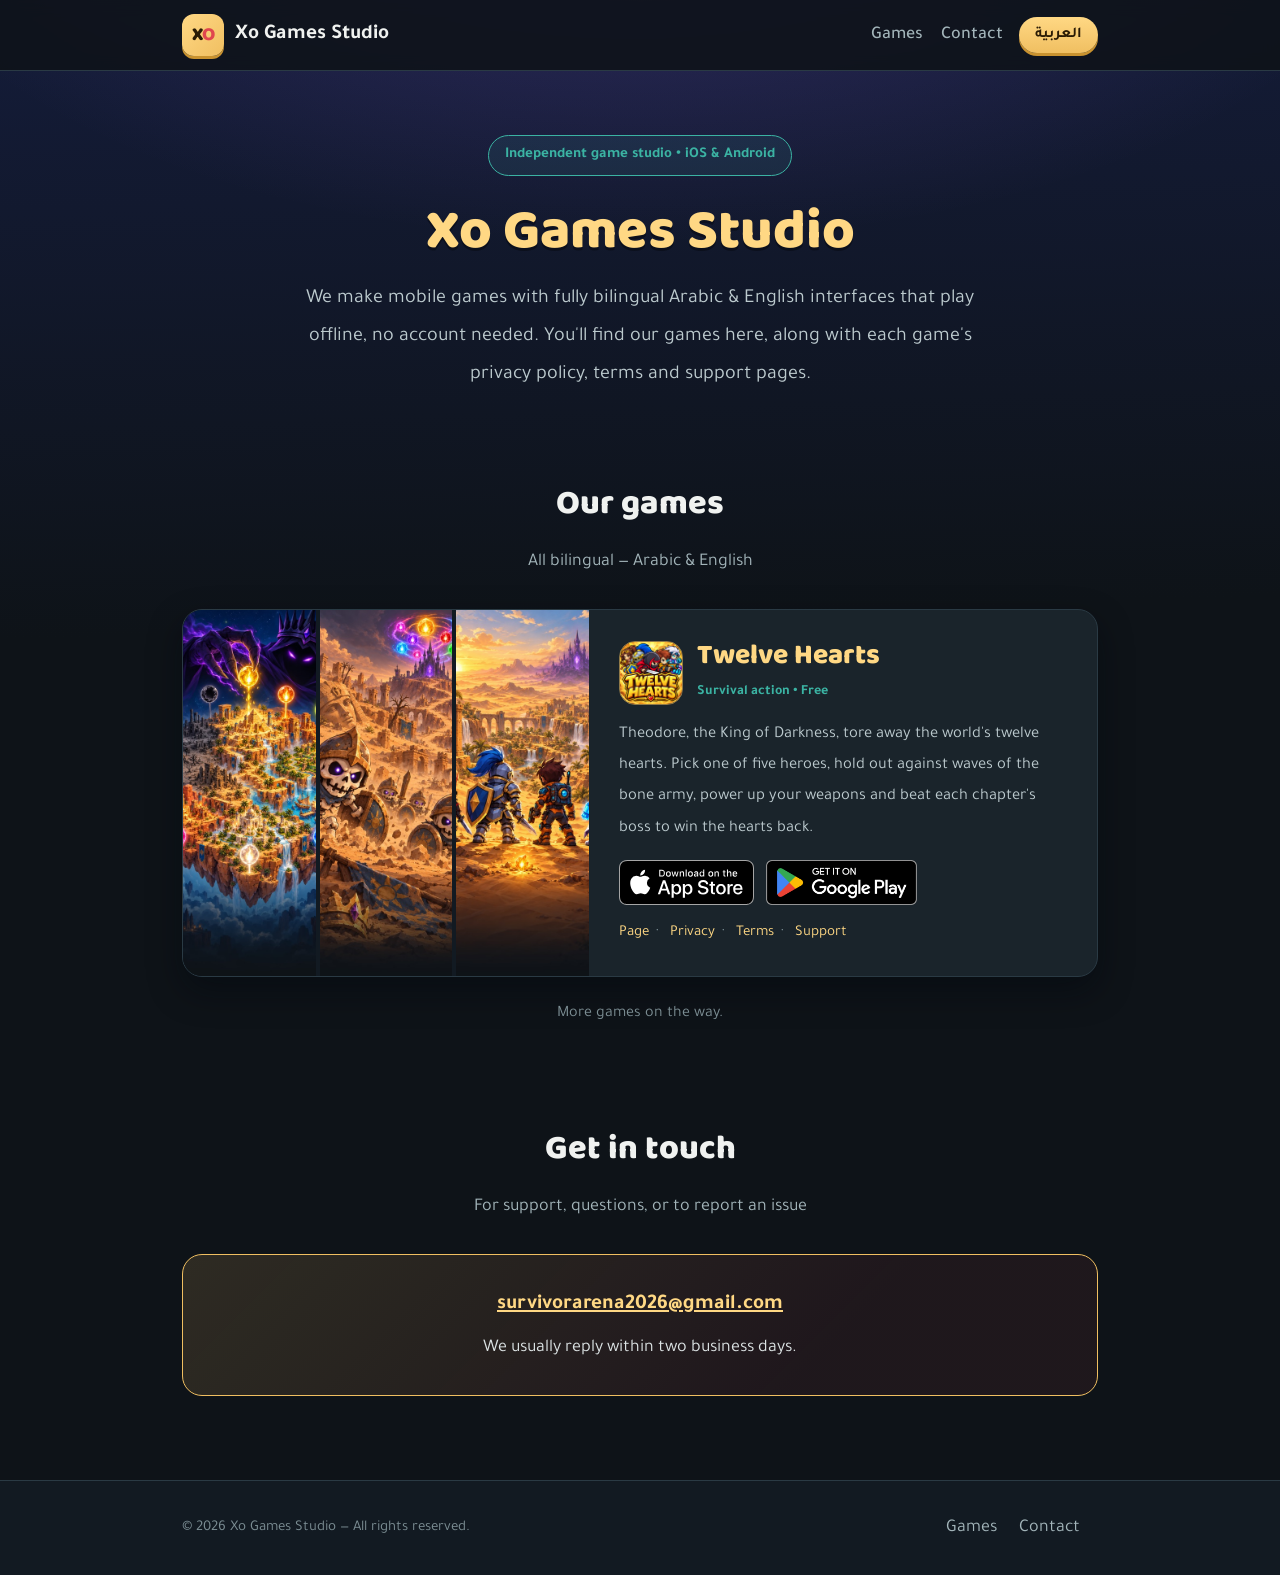
==== commit 79ac8b48: "Studio page: equal-height store badges" ====
--- a/index.html
+++ b/index.html
@@ -13,7 +13,7 @@
 <link rel="preconnect" href="https://fonts.googleapis.com">
 <link rel="preconnect" href="https://fonts.gstatic.com" crossorigin>
 <link href="https://fonts.googleapis.com/css2?family=Baloo+2:wght@600;800&family=Lalezar&family=Tajawal:wght@400;500;700&display=swap" rel="stylesheet">
-<link rel="stylesheet" href="style.css?v=3">
+<link rel="stylesheet" href="style.css?v=4">
 <script src="lang.js?v=2"></script>
 </head>
 <body>
@@ -60,8 +60,8 @@
               <img class="store-badge en" src="store-badges/app-store-en.svg" width="135" height="45" alt="Download on the App Store">
             </a>
             <a class="badge-link" href="https://play.google.com/store/apps/details?id=com.Xogamesstudio.Twelvehearts" target="_blank" rel="noopener">
-              <img class="store-badge ar" src="store-badges/google-play-ar.png" width="173" height="67" alt="حمّل التطبيق من Google Play">
-              <img class="store-badge en" src="store-badges/google-play-en.png" width="173" height="67" alt="Get it on Google Play">
+              <img class="store-badge ar" src="store-badges/google-play-ar.png?v=2" width="151" height="45" alt="حمّل التطبيق من Google Play">
+              <img class="store-badge en" src="store-badges/google-play-en.png?v=2" width="151" height="45" alt="Get it on Google Play">
             </a>
           </div>
           <div class="legal">
--- a/style.css
+++ b/style.css
@@ -102,7 +102,7 @@
 html[data-lang="en"] .ar{display:none!important}
 
 /* ── Official store badges (same set as the other games' pages) ── */
-.stores{align-items:center;column-gap:4px}
+.stores{align-items:center;gap:12px}
 .badge-link{display:inline-block;line-height:0;transition:transform .2s}
 .badge-link:hover{transform:translateY(-2px)}
-.store-badge{display:block;width:auto}
+.store-badge{display:block;width:auto;height:45px}
